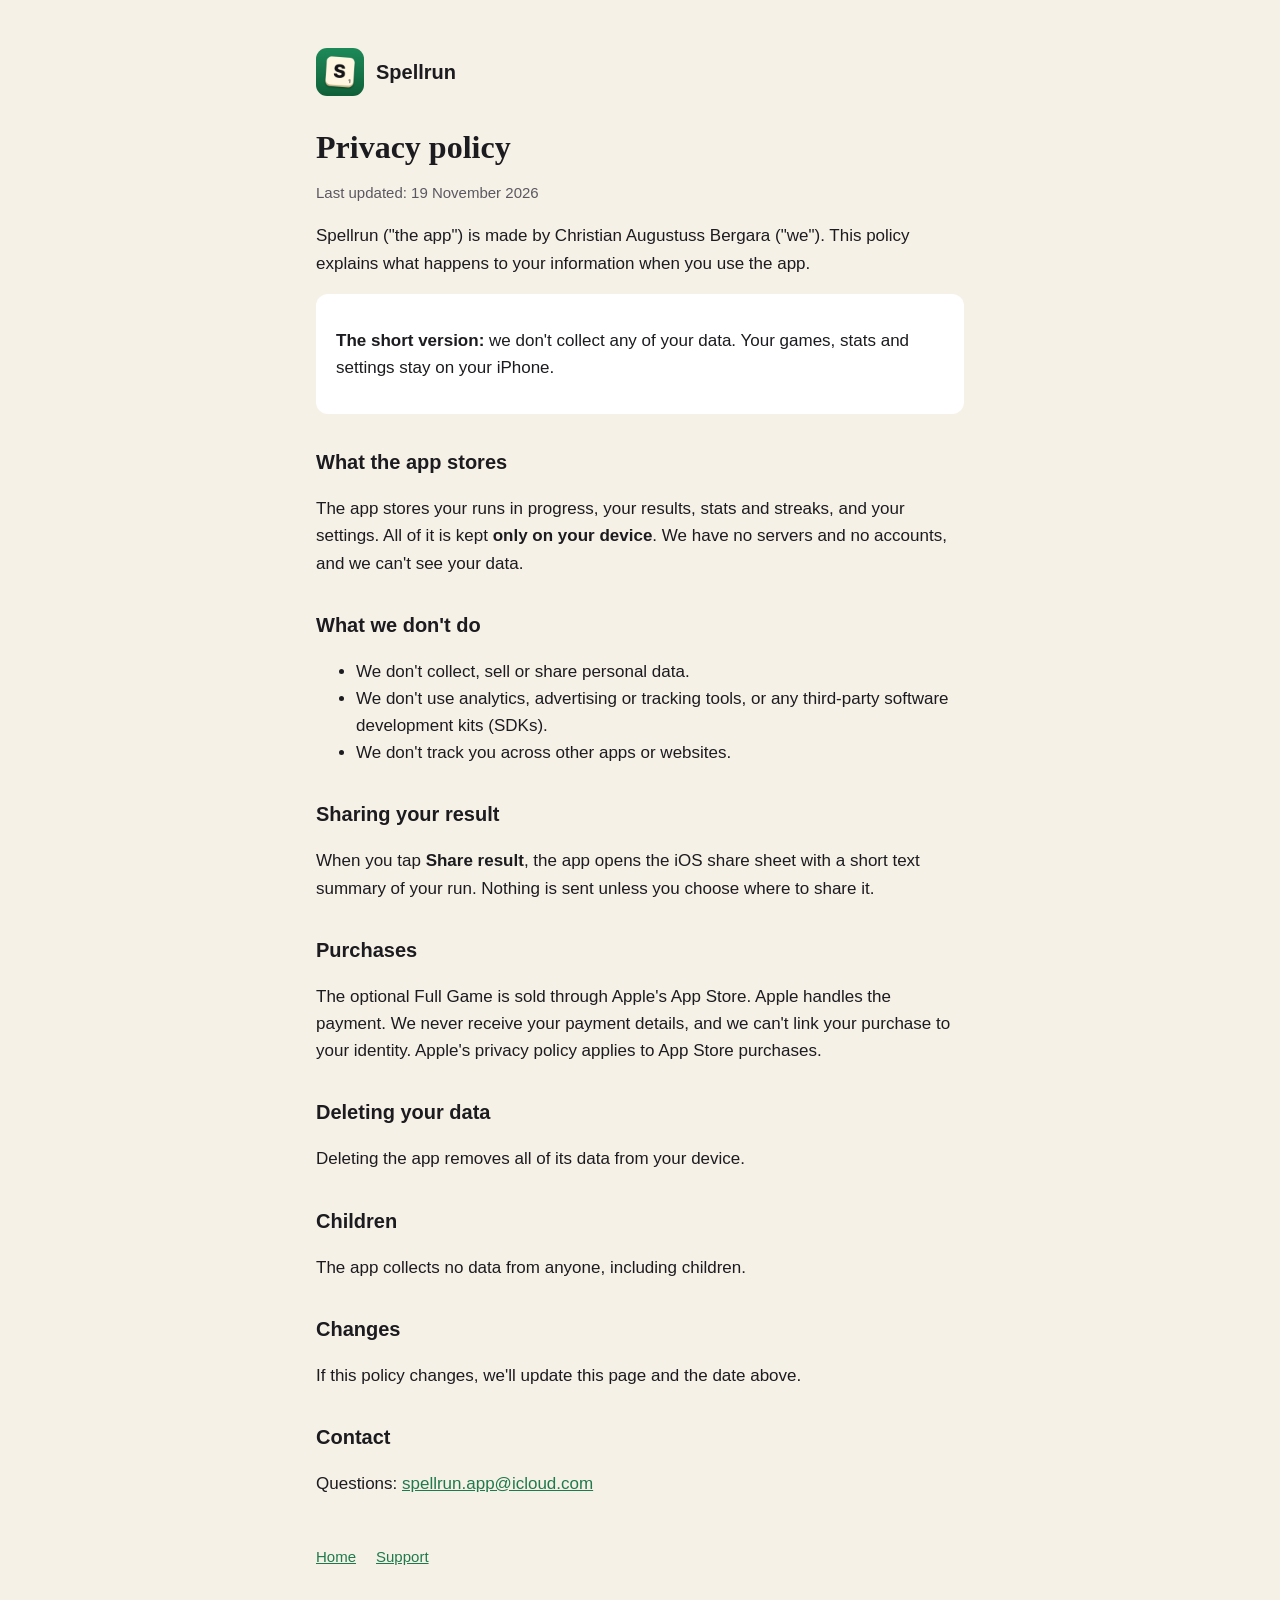
==== privacy.html @ 022686fb "Spellrun website: home, privacy policy, support" ====
<!doctype html>
<html lang="en-GB">
<head>
<meta charset="utf-8"><meta name="viewport" content="width=device-width, initial-scale=1">
<title>Spellrun Privacy Policy</title>
<link rel="stylesheet" href="style.css">
</head>
<body><main>
<header><img src="icon.png" alt=""><a href="index.html">Spellrun</a></header>
<h1>Privacy policy</h1>
<p class="muted">Last updated: 19 November 2026</p>
<p>Spellrun ("the app") is made by Christian Augustuss Bergara ("we"). This policy explains what happens to your information when you use the app.</p>

<div class="card"><p><strong>The short version:</strong> we don't collect any of your data. Your games, stats and settings stay on your iPhone.</p></div>

<h2>What the app stores</h2>
<p>The app stores your runs in progress, your results, stats and streaks, and your settings. All of it is kept <strong>only on your device</strong>. We have no servers and no accounts, and we can't see your data.</p>

<h2>What we don't do</h2>
<ul>
<li>We don't collect, sell or share personal data.</li>
<li>We don't use analytics, advertising or tracking tools, or any third-party software development kits (SDKs).</li>
<li>We don't track you across other apps or websites.</li>
</ul>

<h2>Sharing your result</h2>
<p>When you tap <strong>Share result</strong>, the app opens the iOS share sheet with a short text summary of your run. Nothing is sent unless you choose where to share it.</p>

<h2>Purchases</h2>
<p>The optional Full Game is sold through Apple's App Store. Apple handles the payment. We never receive your payment details, and we can't link your purchase to your identity. Apple's privacy policy applies to App Store purchases.</p>

<h2>Deleting your data</h2>
<p>Deleting the app removes all of its data from your device.</p>

<h2>Children</h2>
<p>The app collects no data from anyone, including children.</p>

<h2>Changes</h2>
<p>If this policy changes, we'll update this page and the date above.</p>

<h2>Contact</h2>
<p>Questions: <a href="mailto:spellrun.app@icloud.com">spellrun.app@icloud.com</a></p>

<nav><a href="index.html">Home</a><a href="support.html">Support</a></nav>
</main></body>
</html>
---- style.css ----
:root { --bg: #F6F1E7; --text: #1C1B1F; --muted: #5B5862; --accent: #1E7A4C; --card: #FFFFFF; }
@media (prefers-color-scheme: dark) { :root { --bg: #141317; --text: #F2EEE6; --muted: #ADA9B4; --accent: #4CC38A; --card: #1F1E24; } }
* { box-sizing: border-box; }
body { margin: 0; background: var(--bg); color: var(--text); font: 17px/1.6 -apple-system, BlinkMacSystemFont, "Segoe UI", Roboto, sans-serif; }
main { max-width: 680px; margin: 0 auto; padding: 48px 16px 64px; }
header { display: flex; align-items: center; gap: 12px; margin-bottom: 32px; }
header img { width: 48px; height: 48px; border-radius: 11px; }
header a { color: var(--text); text-decoration: none; font-weight: 600; font-size: 20px; }
h1 { font-size: 32px; line-height: 1.2; margin: 0 0 8px; }
h2 { font-size: 20px; margin: 32px 0 8px; }
p, li { color: var(--text); }
.muted { color: var(--muted); font-size: 15px; }
a { color: var(--accent); }
.card { background: var(--card); border-radius: 12px; padding: 16px 20px; margin: 16px 0; }
nav { margin-top: 48px; display: flex; gap: 20px; font-size: 15px; }
h1 { font-family: "New York", ui-serif, Georgia, serif; }
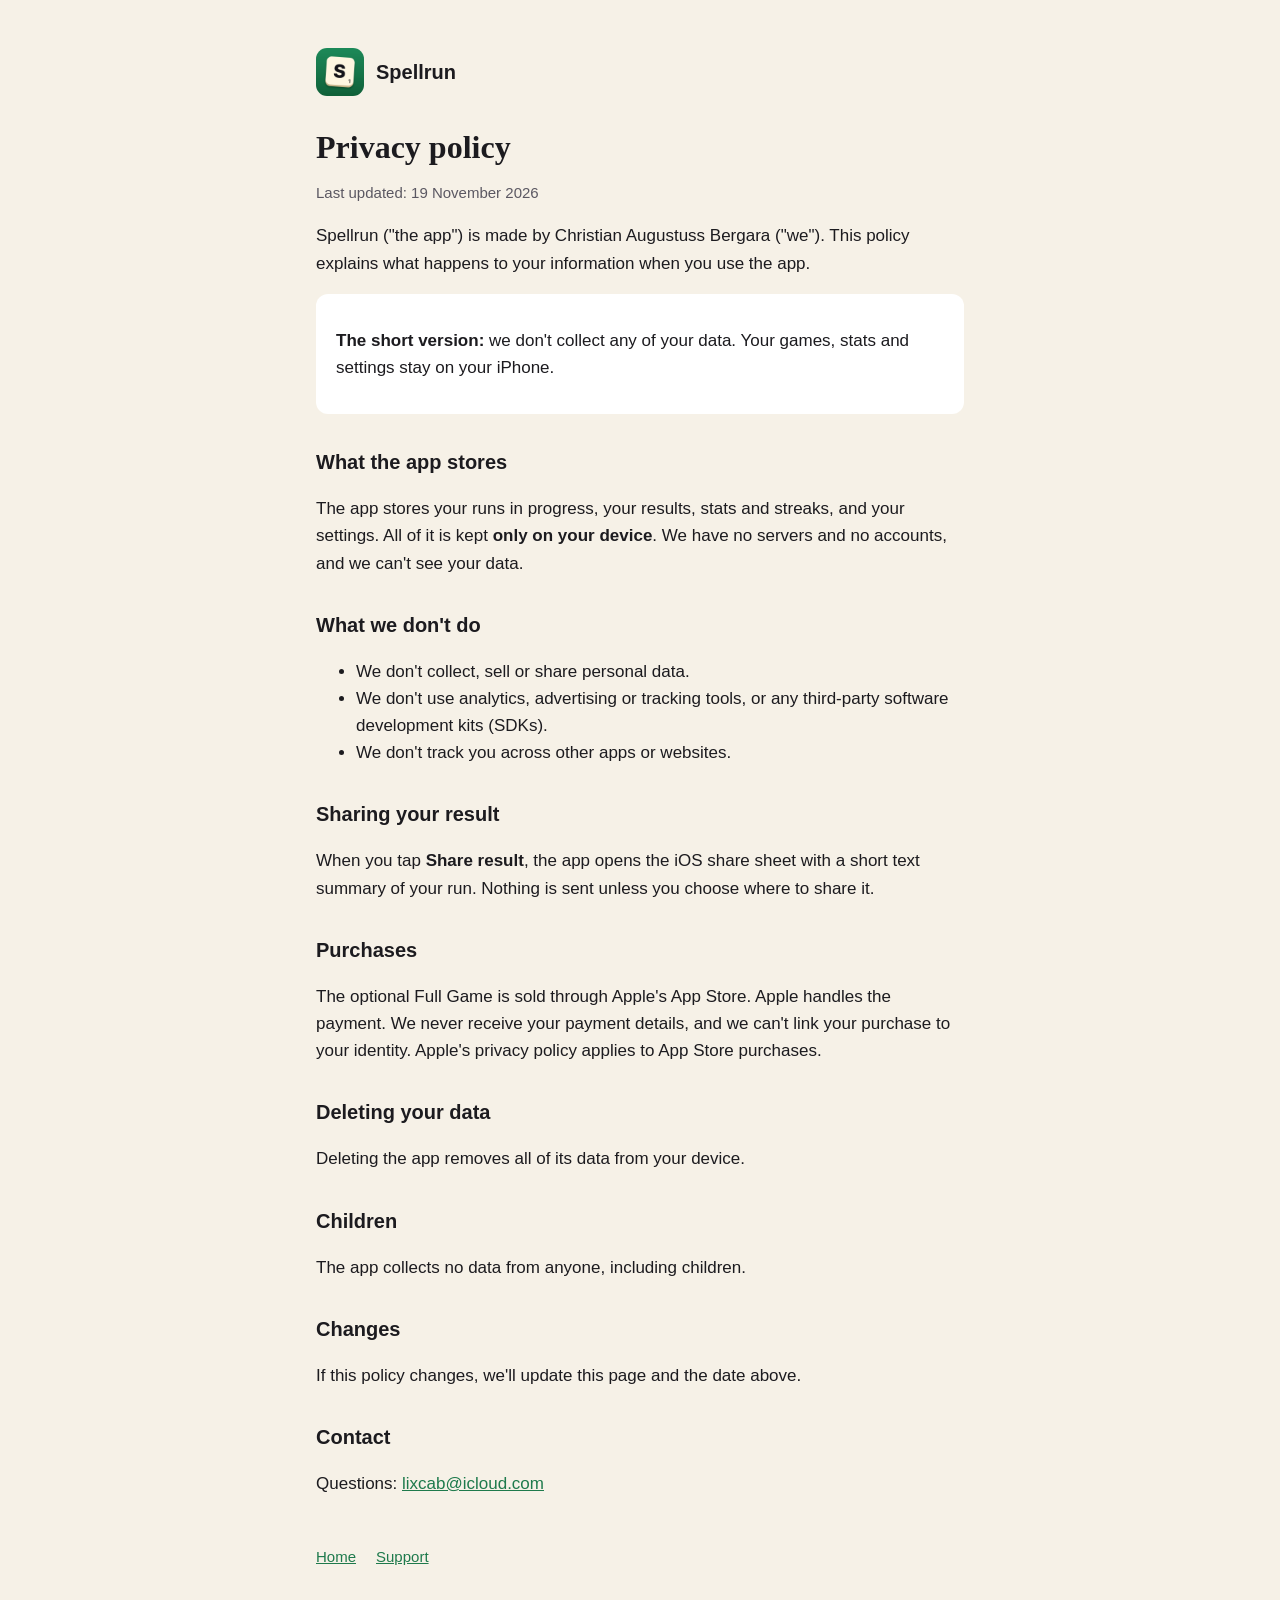
==== commit 5f528f52: "Use the shared support address lixcab@icloud.com" ====
--- a/privacy.html
+++ b/privacy.html
@@ -39,7 +39,7 @@
 <p>If this policy changes, we'll update this page and the date above.</p>
 
 <h2>Contact</h2>
-<p>Questions: <a href="mailto:spellrun.app@icloud.com">spellrun.app@icloud.com</a></p>
+<p>Questions: <a href="mailto:lixcab@icloud.com">lixcab@icloud.com</a></p>
 
 <nav><a href="index.html">Home</a><a href="support.html">Support</a></nav>
 </main></body>
